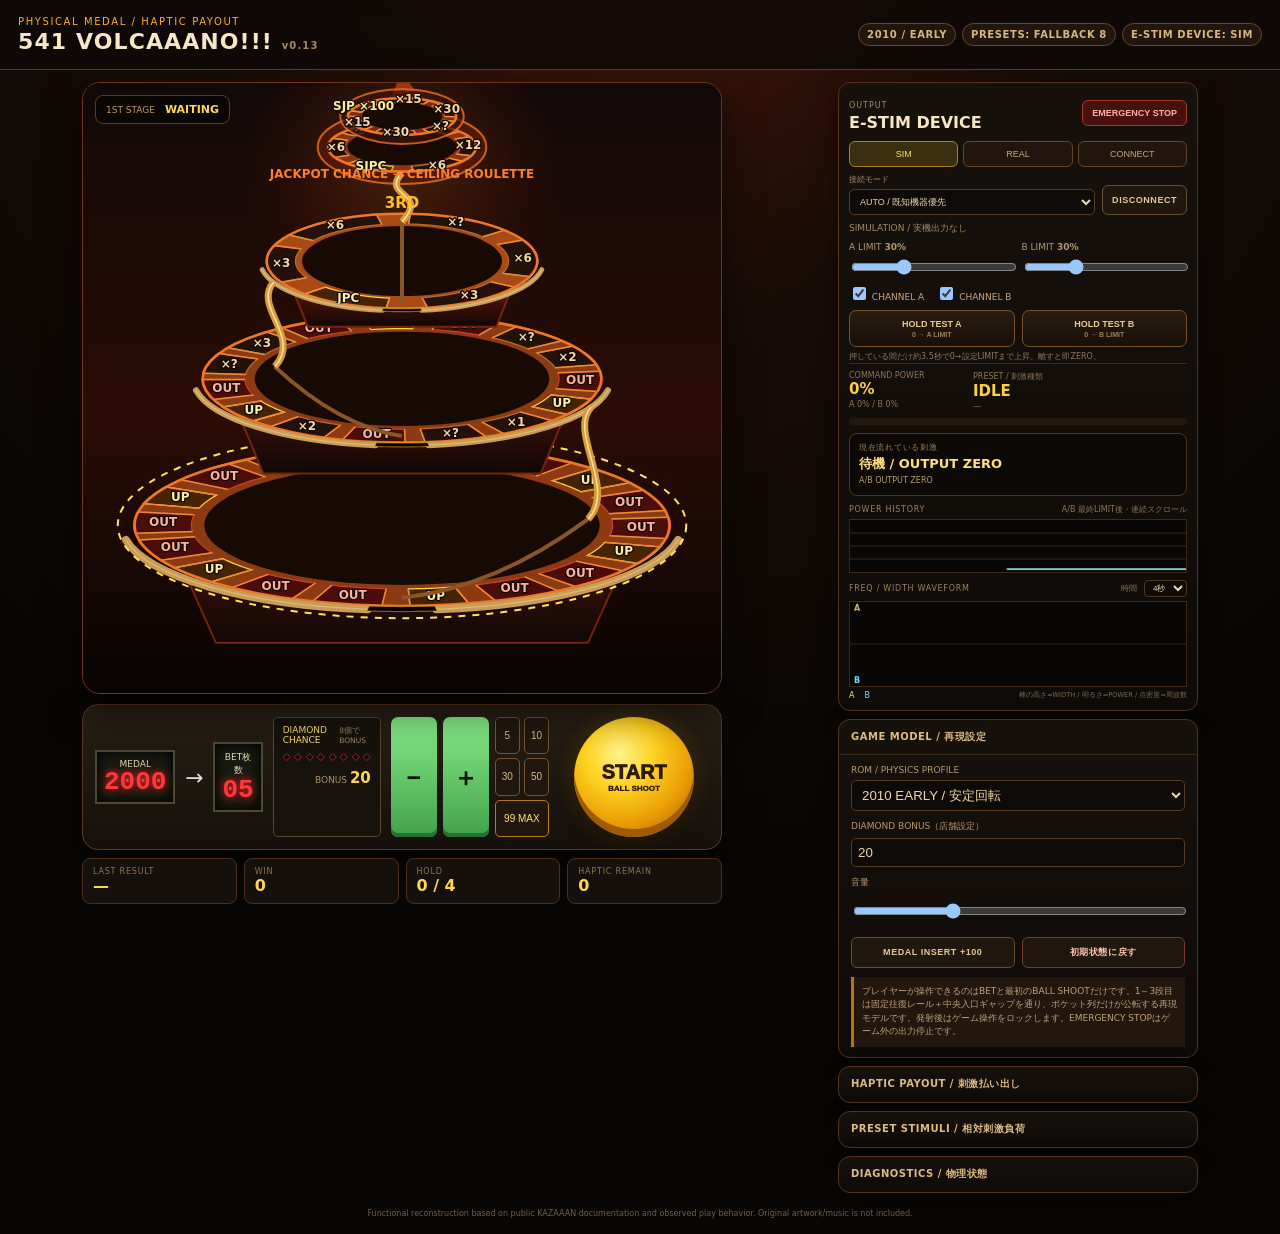
==== rearena-pocket/541VOLCAAANO/index.html @ c9b6331c "rename" ====
<!doctype html>
<html lang="ja">
<head>
  <meta charset="utf-8">
  <meta name="viewport" content="width=device-width,initial-scale=1,viewport-fit=cover">
  <title>541 VOLCAAANO!!! — v0.13</title>
  <link rel="stylesheet" href="style.css">
</head>
<body>
  <header class="topbar">
    <div>
      <div class="eyebrow">PHYSICAL MEDAL / HAPTIC PAYOUT</div>
      <h1 id="secretTitle" title="541 VOLCAAANO!!!">541 VOLCAAANO!!! <small>v0.13</small></h1>
    </div>
    <div class="topchips">
      <span id="profileChip" class="chip">2010 / EARLY</span>
      <span id="waveStatusTop" class="chip">PRESETS: FALLBACK</span>
      <span id="bleTop" class="chip">E-STIM DEVICE: SIM</span>
    </div>
  </header>

  <main class="layout">
    <section class="machine-column">
      <div class="machine-frame">
        <canvas id="machineCanvas" aria-label="541 VOLCAAANO!!! machine simulation"></canvas>
        <div id="machineMessage" class="machine-message" aria-live="polite">
          <strong id="messageTitle">READY</strong>
          <span id="messageSub">BETして黄色のSTARTを押してください</span>
        </div>
        <div class="stage-readout">
          <span id="activeStage">1ST STAGE</span>
          <strong id="stageState">WAITING</strong>
        </div>
      </div>

      <section class="control-deck" aria-label="game controls">
        <div class="led-cluster">
          <div class="led-box">
            <span>MEDAL</span>
            <strong id="creditDisplay" class="seven">2000</strong>
          </div>
          <div class="arrow-box">→</div>
          <div class="led-box">
            <span>BET枚数</span>
            <strong id="betDisplay" class="seven">5</strong>
          </div>
        </div>

        <div class="diamond-panel">
          <div class="diamond-title"><span>DIAMOND CHANCE</span><small>8個でBONUS</small></div>
          <div id="diamondRow" class="diamonds"></div>
          <div class="diamond-bonus">BONUS <strong id="diamondBonusValue">20</strong></div>
        </div>

        <div class="bet-controls">
          <button id="betMinus" class="bet-btn" type="button" aria-label="BETを減らす">−</button>
          <button id="betPlus" class="bet-btn" type="button" aria-label="BETを増やす">＋</button>
          <div class="quick-bet">
            <button data-bet="5" type="button">5</button>
            <button data-bet="10" type="button">10</button>
            <button data-bet="30" type="button">30</button>
            <button data-bet="50" type="button">50</button>
            <button data-bet="99" type="button">99 MAX</button>
          </div>
        </div>

        <button id="launchButton" class="launch-button" type="button">
          <span>START</span>
          <small>BALL SHOOT</small>
        </button>
      </section>

      <section class="result-strip">
        <div><span>LAST RESULT</span><strong id="lastResult">—</strong></div>
        <div><span>WIN</span><strong id="lastWin">0</strong></div>
        <div><span>HOLD</span><strong id="holdCount">0 / 4</strong></div>
        <div><span>HAPTIC REMAIN</span><strong id="payoutRemain">0</strong></div>
      </section>
    </section>

    <aside class="side-column">
      <section class="panel compact">
        <div class="panel-title">
          <div><span>OUTPUT</span><h2>E-STIM DEVICE</h2></div>
          <button id="panicButton" class="panic" type="button">EMERGENCY STOP</button>
        </div>
        <div class="mode-row">
          <button id="simMode" class="mode active" type="button">SIM</button>
          <button id="realMode" class="mode" type="button">REAL</button>
          <button id="connectButton" class="mode" type="button" disabled>CONNECT</button>
        </div>
        <div class="connection-row">
          <label><span>接続モード</span><select id="estimConnectMode"><option value="auto">AUTO / 既知機器優先</option><option value="manual">MANUAL / 全機器から選択</option></select></label>
          <button id="disconnectButton" class="utility-button compact-button" type="button">DISCONNECT</button>
        </div>
        <p id="bleStatus" class="status">SIMULATION / 実機出力なし</p>

        <div class="channel-grid">
          <label><span>A LIMIT <b id="limitAOut">30%</b></span><input id="limitA" type="range" min="0" max="100" value="30"></label>
          <label><span>B LIMIT <b id="limitBOut">30%</b></span><input id="limitB" type="range" min="0" max="100" value="30"></label>
        </div>
        <div class="checks">
          <label><input id="channelA" type="checkbox" checked> CHANNEL A</label>
          <label><input id="channelB" type="checkbox" checked> CHANNEL B</label>
        </div>
        <div class="test-grid">
          <button id="testA" class="hold-test" type="button">HOLD TEST A<small>0 → A LIMIT</small></button>
          <button id="testB" class="hold-test" type="button">HOLD TEST B<small>0 → B LIMIT</small></button>
        </div>
        <p class="muted test-help">押している間だけ約3.5秒で0→設定LIMITまで上昇。離すと即ZERO。</p>

        <div class="live-output live-output-v09">
          <div><span>COMMAND POWER</span><strong id="livePower">0%</strong><small id="liveAB">A 0% / B 0%</small></div>
          <div><span>PRESET / 刺激種類</span><strong id="livePreset">IDLE</strong><small id="liveMeta">—</small></div>
        </div>
        <div class="meter"><i id="powerMeter"></i></div>
        <div class="stimulus-readout" aria-live="polite">
          <span>現在流れている刺激</span>
          <strong id="stimulusNow">待機 / IDLE</strong>
          <small id="stimulusTech">A/B OUTPUT ZERO</small>
        </div>
        <div class="scope-head"><span>POWER HISTORY</span><small>A/B 最終LIMIT後・連続スクロール</small></div>
        <canvas id="powerHistoryCanvas" class="scope power-scope"></canvas>
        <div class="scope-head scope-head-wave"><span>FREQ / WIDTH WAVEFORM</span><label>時間 <select id="scopeWindow"><option value="2000">2秒</option><option value="4000" selected>4秒</option><option value="8000">8秒</option></select></label></div>
        <canvas id="waveformCanvas" class="scope waveform-scope"></canvas>
        <div class="scope-legend"><span>A</span><span>B</span><small>棒の高さ=WIDTH / 明るさ=POWER / 点密度=周波数</small></div>
      </section>

      <section id="rotatingPanel" class="panel compact rotating-panel" hidden>
        <div class="panel-title">
          <div><span>HIDDEN OUTPUT</span><h2>ROTIATING DEVICE</h2></div>
          <label class="secret-switch"><input id="rotatingEnabled" type="checkbox"> MODE ON</label>
        </div>
        <div class="connection-row rotating-connect">
          <label><span>接続モード</span><select id="rotatingConnectMode"><option value="auto">AUTO / 既知機器優先</option><option value="manual">MANUAL / 全機器から選択</option></select></label>
          <div class="rotating-connect-buttons"><button id="rotatingConnect" class="utility-button compact-button" type="button">CONNECT</button><button id="rotatingDisconnect" class="utility-button compact-button" type="button">DISCONNECT</button></div>
        </div>
        <p id="rotatingStatus" class="status">HIDDEN MODE / OFF</p>
        <div class="channel-grid">
          <label><span>MIN <b id="rotatingMinOut">8%</b></span><input id="rotatingMin" type="range" min="0" max="100" value="8"></label>
          <label><span>MAX <b id="rotatingMaxOut">100%</b></span><input id="rotatingMax" type="range" min="0" max="100" value="100"></label>
        </div>
        <div id="rotatingLive" class="rotating-live">
          <div><span>SOURCE</span><strong id="rotatingSource">0%</strong><small>POWER + 波形LEVEL</small></div>
          <div><span>TARGET</span><strong id="rotatingTarget">0%</strong><small id="rotatingDriveMode">OFF</small></div>
          <div><span>ACTUAL</span><strong id="rotatingActual">0%</strong><small>送信出力</small></div>
        </div>
        <div id="rotatingGraphWrap" hidden>
          <div class="scope-head"><span>ROTIATING OUTPUT</span><small>目標 / 実出力・25%以下は断続</small></div>
          <canvas id="rotatingCanvas" class="scope rotating-scope"></canvas>
        </div>
        <p class="muted">刺激中のみ「E-STIM COMMAND POWER + プリセット波形LEVEL」を加算して0～100%へ飽和し、MIN～MAXへマッピングします。最終TARGETが25%以下なら8Hzの断続駆動へ変換します。</p>
      </section>

      <details class="panel" open>
        <summary>GAME MODEL / 再現設定</summary>
        <div class="detail-body">
          <label class="field"><span>ROM / PHYSICS PROFILE</span>
            <select id="physicsProfile">
              <option value="early">2010 EARLY / 安定回転</option>
              <option value="countermeasure">LATE / 対策ROM相当</option>
            </select>
          </label>
          <label class="field"><span>DIAMOND BONUS（店舗設定）</span><input id="diamondBonus" type="number" min="1" max="999" value="20"></label>
          <label class="field"><span>音量</span><input id="audioVolume" type="range" min="0" max="100" value="28"></label>
          <div class="utility-row"><button id="insertMedals" class="utility-button" type="button">MEDAL INSERT +100</button><button id="factoryReset" class="utility-button reset-button" type="button">初期状態に戻す</button></div>
          <div class="notice">プレイヤーが操作できるのはBETと最初のBALL SHOOTだけです。1～3段目は固定往復レール＋中央入口ギャップを通り、ポケット列だけが公転する再現モデルです。発射後はゲーム操作をロックします。EMERGENCY STOPはゲーム外の出力停止です。</div>
        </div>
      </details>

      <details class="panel">
        <summary>HAPTIC PAYOUT / 刺激払い出し</summary>
        <div class="detail-body">
          <div class="payout-head"><span id="payoutClass" class="chip">IDLE</span><strong id="payoutChunk">+0</strong></div>
          <div class="payout-counter"><span>払い戻し</span><strong id="payoutCounter">0 / 0</strong><small id="payoutProgressText">0%</small></div>
          <div id="payoutBlockRow" class="payout-block" hidden><span>SJP BLOCK</span><strong id="payoutBlock">—</strong><small id="payoutBlockAmount">—</small></div>
          <div class="meter payout"><i id="payoutMeter"></i></div>
          <div class="payout-live">
            <span>NOW / 現在の刺激</span>
            <strong id="payoutLiveType">IDLE</strong>
            <div><b id="payoutLiveStrength">0%</b><small id="payoutLiveDetail">A 0% / B 0% · OUTPUT ZERO</small></div>
          </div>
          <p class="muted">総WIN＝刺激の総払い戻し量。1回の払い戻しCHUNKが大きいほどPowerと相対刺激負荷帯が上がります。SUPER JACKPOTは払い出し枚数をブロックに分け、各ブロック内を高密度で払い出します。後半ほどPower/HARDNESS/密度が上がり、最後のブロックはFINALEになります。追加の架空刺激は入れず、実際の払い出し枚数だけを刺激化します。</p>
        </div>
      </details>

      <details class="panel">
        <summary>PRESET STIMULI / 相対刺激負荷</summary>
        <div class="detail-body">
          <div class="toolbar"><button id="syncWaves" type="button">プリセット刺激24種を同期</button><span id="waveStatus">FALLBACK</span></div>
          <div class="rank-wrap"><table><thead><tr><th>#</th><th>PRESET</th><th>CLASS</th><th>INDEX</th></tr></thead><tbody id="rankBody"></tbody></table></div>
          <p class="muted">INDEXは同一Channel Power条件でプリセット波形を比較する相対指標です。医学的な疼痛尺度ではありません。</p>
        </div>
      </details>

      <details class="panel">
        <summary>DIAGNOSTICS / 物理状態</summary>
        <div class="detail-body diag-grid">
          <div><span>SEED</span><strong id="diagSeed">—</strong></div>
          <div><span>MOTOR</span><strong id="diagMotor">—</strong></div>
          <div><span>SWINGS</span><strong id="diagSwings">0</strong></div>
          <div><span>LAUNCH DELAY</span><strong id="diagDelay">—</strong></div>
          <div><span>ACTIVE SLOT</span><strong id="diagSlot">—</strong></div>
          <div><span>MODEL</span><strong id="diagModel">UNIFIED CONTOUR / GATE</strong></div>
          <label class="diag-toggle"><input id="debugHitbox" type="checkbox"> 輪郭/HITBOX表示</label>
        </div>
      </details>
    </aside>
  </main>

  <footer>
    Functional reconstruction based on public KAZAAAN documentation and observed play behavior. Original artwork/music is not included.
  </footer>

  <script defer src="js/kazaaan-data.js"></script>
  <script defer src="js/kazaaan-physics.js"></script>
  <script defer src="js/haptics.js"></script>
  <script defer src="js/rotating.js"></script>
  <script defer src="js/app.js"></script>
</body>
</html>
---- rearena-pocket/541VOLCAAANO/style.css ----
:root{--bg:#090705;--panel:#15100c;--panel2:#20150d;--line:#5b3418;--amber:#ffb11a;--yellow:#ffd63e;--orange:#ff6b1a;--red:#d8321d;--green:#56c86b;--text:#f7e7c7;--muted:#a98965;--cyan:#61d8e9;--shadow:0 16px 38px #0009;font-family:Inter,"Noto Sans JP",system-ui,sans-serif;color-scheme:dark}*{box-sizing:border-box}body{margin:0;background:radial-gradient(circle at 50% -10%,#4a1709 0,#170b06 30%,var(--bg) 64%);color:var(--text);min-height:100vh}.topbar{height:70px;display:flex;align-items:center;justify-content:space-between;padding:10px 18px;border-bottom:1px solid #6c341d;background:#0e0907dd;backdrop-filter:blur(10px);position:sticky;top:0;z-index:30}.eyebrow{font-size:10px;letter-spacing:.16em;color:var(--amber)}h1{font-size:22px;margin:2px 0 0;letter-spacing:.05em}h1 small{font-size:10px;color:var(--muted)}.topchips{display:flex;gap:6px;flex-wrap:wrap;justify-content:flex-end}.chip{padding:5px 8px;border:1px solid #694728;border-radius:999px;background:#21150d;color:#d8b682;font-size:10px;font-weight:800;letter-spacing:.06em}.chip.good{border-color:#2c8745;color:#8ff5a4}.chip.hot{border-color:#c44b1b;color:#ffd063;background:#43180b}.layout{display:grid;grid-template-columns:minmax(560px,1fr) 340px;gap:12px;padding:12px;max-width:1540px;margin:auto}.machine-column{min-width:0}.machine-frame{height:min(70vh,730px);min-height:540px;position:relative;border:1px solid #733619;border-radius:18px;overflow:hidden;background:linear-gradient(#0f0907,#170a05);box-shadow:var(--shadow)}#machineCanvas{display:block;width:100%;height:100%}.machine-message{position:absolute;left:50%;top:45%;transform:translate(-50%,-50%) scale(.96);min-width:240px;text-align:center;background:#080604e8;border:1px solid #8b4b22;border-radius:12px;padding:14px 20px;opacity:0;pointer-events:none;transition:.16s}.machine-message.show{opacity:1;transform:translate(-50%,-50%) scale(1)}.machine-message strong{display:block;font-size:23px;color:#ffe478;letter-spacing:.08em}.machine-message span{display:block;font-size:11px;color:#cfad80;margin-top:5px}.stage-readout{position:absolute;left:12px;top:12px;background:#070504cc;border:1px solid #63371f;border-radius:8px;padding:7px 10px;display:flex;gap:10px;align-items:center}.stage-readout span{font-size:9px;color:#c39b6c}.stage-readout strong{font-size:11px;color:#ffd65b}.control-deck{margin-top:10px;display:grid;grid-template-columns:1.1fr 1fr 1.1fr 150px;gap:10px;align-items:stretch;padding:12px;border:1px solid #5e381e;border-radius:16px;background:linear-gradient(180deg,#292015,#15100b);box-shadow:var(--shadow)}.led-cluster{display:grid;grid-template-columns:1fr 26px 1fr;gap:6px;align-items:center}.led-box{border:2px solid #4c4934;background:#181a11;padding:7px;text-align:center;box-shadow:inset 0 0 14px #000}.led-box span{display:block;color:#ded7b0;font-size:9px}.seven{font-family:"Courier New",monospace;color:#ff3939;text-shadow:0 0 8px #f22;font-size:26px;line-height:1}.arrow-box{text-align:center;color:#ddd;font-size:22px}.diamond-panel{border:1px solid #58472c;background:#17130c;padding:7px 9px;border-radius:5px}.diamond-title{display:flex;justify-content:space-between;align-items:center;font-size:9px;color:#ffde76}.diamond-title small{color:#9d8661}.diamonds{display:grid;grid-template-columns:repeat(8,1fr);gap:4px;margin:8px 0}.diamond{aspect-ratio:1;transform:rotate(45deg) scale(.72);border:1px solid #9b3131;background:#361111;box-shadow:inset 0 0 5px #000}.diamond.on{background:#ff3434;box-shadow:0 0 8px #ff2b2b}.diamond-bonus{text-align:right;font-size:9px;color:#aa936e}.diamond-bonus strong{color:#ffd457;font-size:15px}.bet-controls{display:grid;grid-template-columns:46px 46px 1fr;gap:6px}.bet-btn{font-size:25px;font-weight:900;border:none;border-radius:7px;color:#09150b;background:linear-gradient(#86ec88,#42a14b);box-shadow:inset 0 -4px 0 #277031}.quick-bet{display:grid;grid-template-columns:repeat(2,1fr);gap:4px}.quick-bet button{border:1px solid #775533;background:#21170f;color:#d9bd8f;border-radius:5px;font-size:10px}.quick-bet button:last-child{grid-column:1/3;color:#ffe268;border-color:#b8791b}.launch-button{border:none;border-radius:50%;aspect-ratio:1;align-self:center;justify-self:center;width:120px;background:radial-gradient(circle at 38% 30%,#fff38f 0,#ffd322 30%,#e99d05 63%,#8f4b00 100%);color:#2b1900;box-shadow:inset 0 -8px 0 #9e5b00,0 5px 18px #0009,0 0 20px #ffb40040;font-weight:1000}.launch-button span{font-size:20px;display:block}.launch-button small{font-size:8px;display:block}.launch-button:disabled{filter:grayscale(.8);opacity:.45}.result-strip{display:grid;grid-template-columns:repeat(4,1fr);gap:7px;margin-top:8px}.result-strip>div{background:#15100b;border:1px solid #4e2e18;padding:8px 10px;border-radius:8px}.result-strip span,.diag-grid span{display:block;font-size:8px;letter-spacing:.1em;color:#8f7455}.result-strip strong{font-size:16px;color:#ffd45c}.side-column{display:flex;flex-direction:column;gap:8px}.panel{border:1px solid #55321c;border-radius:12px;background:linear-gradient(180deg,#17110c,#0e0a07);box-shadow:0 8px 22px #0007;overflow:hidden}.panel.compact{padding:10px}.panel-title{display:flex;justify-content:space-between;align-items:center}.panel-title span{font-size:8px;color:var(--muted);letter-spacing:.12em}.panel-title h2{margin:1px 0;font-size:16px}.panic{background:#4a100d;border:1px solid #a83b2b;color:#ffb0a5;border-radius:6px;padding:7px 9px;font-size:9px;font-weight:800}.mode-row{display:grid;grid-template-columns:repeat(3,1fr);gap:5px;margin-top:8px}.mode,.toolbar button{border:1px solid #684524;background:#21150d;color:#c8a77b;border-radius:6px;padding:7px;font-size:9px}.mode.active{background:#3b2e11;color:#ffe771;border-color:#a98029}.status{font-size:9px;color:#a68a68;margin:7px 0}.channel-grid{display:grid;grid-template-columns:1fr 1fr;gap:7px}.channel-grid label,.field{display:grid;gap:5px;font-size:9px;color:#b89971}.channel-grid input{width:100%}.checks{display:flex;gap:12px;font-size:9px;color:#caa97a;margin:7px 0}.live-output{display:grid;grid-template-columns:80px 1fr;gap:6px;border-top:1px solid #3e2918;padding-top:7px}.live-output span{font-size:8px;color:#8c755a;display:block}.live-output strong{font-size:15px;color:#ffcd48;display:block}.live-output small{display:block;color:#8f7455;font-size:8px}.meter{height:7px;border-radius:999px;background:#24170d;overflow:hidden;margin-top:7px}.meter i{display:block;height:100%;width:0;background:linear-gradient(90deg,#ffbb28,#ff5f17);transition:width .08s}.scope{width:100%;height:58px;display:block;margin-top:7px;background:#090705;border:1px solid #3e2817}details summary{cursor:pointer;list-style:none;padding:10px 12px;font-size:10px;font-weight:800;color:#ddbb84;letter-spacing:.05em;border-bottom:1px solid transparent}details[open] summary{border-bottom-color:#392718}.detail-body{padding:10px 12px;display:grid;gap:9px}.field input,.field select{width:100%;background:#0d0a07;border:1px solid #583a20;color:#edd5ad;border-radius:5px;padding:6px}.notice{padding:8px;background:#23160d;border-left:3px solid #b47419;color:#bfa27b;font-size:9px;line-height:1.5}.payout-head{display:flex;align-items:center;justify-content:space-between}.payout-head strong{font-size:24px;color:#ffcc45}.muted{font-size:8px;color:#90785d;line-height:1.55;margin:0}.toolbar{display:flex;align-items:center;justify-content:space-between;gap:6px;font-size:9px}.rank-wrap{max-height:180px;overflow:auto;border:1px solid #382719}.rank-wrap table{width:100%;border-collapse:collapse;font-size:8px}.rank-wrap th,.rank-wrap td{padding:5px;border-bottom:1px solid #2d2016;text-align:left}.rank-wrap td:last-child{text-align:right;color:#ffd25c}.rank-wrap tr.active{background:#3b260f}.diag-grid{display:grid;grid-template-columns:repeat(2,1fr);gap:6px}.diag-grid>div{border:1px solid #352518;padding:6px}.diag-grid strong{font-size:10px;color:#dec59e}footer{max-width:1540px;margin:0 auto;padding:4px 14px 16px;color:#6f5c47;font-size:8px;text-align:center}button{cursor:pointer}button:disabled{cursor:not-allowed}@media(max-width:1000px){.layout{grid-template-columns:1fr}.side-column{display:grid;grid-template-columns:repeat(2,1fr)}.panel.compact{grid-column:1/3}.machine-frame{height:620px}}@media(max-width:720px){.topbar{height:auto;align-items:flex-start}.layout{padding:6px}.machine-frame{height:520px;min-height:420px}.control-deck{grid-template-columns:1fr 1fr}.launch-button{width:105px}.result-strip{grid-template-columns:repeat(2,1fr)}.side-column{display:flex}.panel.compact{grid-column:auto}.topchips{max-width:48%}.led-box strong{font-size:21px}}

.utility-button{border:1px solid #675131;background:#20170f;color:#e5c99a;border-radius:6px;padding:8px 10px;font-size:9px;font-weight:800;letter-spacing:.06em}.utility-button:hover{border-color:#9b763a;color:#ffe09b}.utility-button:disabled{opacity:.4}
.diag-toggle{grid-column:1/-1;display:flex;align-items:center;gap:7px;border:1px solid #352518;padding:7px 8px;color:#bfa27b;font-size:9px}.diag-toggle input{accent-color:#61d8e9}

/* v0.9: desktop game viewport is intentionally compact rather than stretched */
@media (min-width:1181px){
  .layout{grid-template-columns:minmax(560px,760px) 360px;max-width:1140px;justify-content:center;align-items:start}
  .machine-column{width:min(760px,50vw)}
  .machine-frame{height:clamp(560px,68vh,720px)}
  footer{max-width:1140px}
}
@media (min-width:1001px) and (max-width:1180px){
  .layout{grid-template-columns:minmax(540px,700px) 330px;max-width:1050px;justify-content:center}
  .machine-frame{height:clamp(540px,66vh,680px)}
}
.live-output-v09{grid-template-columns:118px 1fr}
.live-output-v09 small{margin-top:2px}
.stimulus-readout{margin-top:8px;padding:8px 9px;border:1px solid #52331e;border-radius:8px;background:#0b0806;display:grid;gap:2px}
.stimulus-readout>span,.scope-head>span,.payout-live>span,.payout-counter>span{font-size:8px;letter-spacing:.09em;color:#9d805e}
.stimulus-readout>strong{font-size:13px;color:#ffe07a}
.stimulus-readout>small{font-size:8px;color:#b69a72;line-height:1.4}
.scope-head{display:flex;align-items:center;justify-content:space-between;gap:8px;margin-top:8px}
.scope-head small,.scope-head label{font-size:8px;color:#8e765a}
.scope-head select{margin-left:4px;background:#0d0a07;color:#ead5b4;border:1px solid #52371f;border-radius:4px;font-size:8px;padding:2px 4px}
.scope-head-wave{margin-top:7px}
.power-scope{height:54px;margin-top:4px}
.waveform-scope{height:86px;margin-top:4px}
.scope-legend{display:flex;gap:10px;align-items:center;margin-top:4px;font-size:8px;color:#9a8062}
.scope-legend span:nth-child(1){color:#ffe178}.scope-legend span:nth-child(2){color:#7fe4ff}.scope-legend small{margin-left:auto;color:#7c6954}
.payout-counter{display:grid;grid-template-columns:auto 1fr auto;align-items:baseline;gap:7px;margin-top:7px}
.payout-counter strong{text-align:right;color:#f5d29a;font-size:11px}.payout-counter small{font-size:9px;color:#ad8b60}
.payout-live{margin-top:8px;padding:8px;border:1px solid #5a351d;border-radius:8px;background:#0b0705;display:grid;gap:3px}
.payout-live>strong{font-size:14px;color:#ffe270}.payout-live>div{display:flex;justify-content:space-between;gap:8px;align-items:baseline}.payout-live b{font-size:18px;color:#ffca48}.payout-live small{font-size:8px;color:#a58a66;text-align:right}

/* v0.10 SJP amount-block readout */
.payout-block{display:grid;grid-template-columns:auto 1fr auto;align-items:baseline;gap:7px;margin-top:5px;padding:5px 7px;border:1px solid #6d351b;border-radius:6px;background:#1b0b06}
.payout-block span{font-size:8px;letter-spacing:.09em;color:#cf8352}.payout-block strong{text-align:right;color:#ffb33d;font-size:11px}.payout-block small{font-size:8px;color:#c09168}
.payout-block.finale{border-color:#d65620;background:#361007;box-shadow:inset 0 0 14px #8f260c55}.payout-block.finale strong{color:#ffe05f}

/* v0.13 connection / test / hidden rotating device */
.connection-row{display:grid;grid-template-columns:1fr auto;gap:7px;align-items:end;margin-top:7px}.connection-row label{display:grid;gap:4px;font-size:8px;color:#a78a68}.connection-row select{width:100%;background:#0d0a07;border:1px solid #583a20;color:#edd5ad;border-radius:5px;padding:6px;font-size:9px}.compact-button{padding:7px 9px;min-height:30px}.test-grid{display:grid;grid-template-columns:1fr 1fr;gap:7px;margin-top:7px}.hold-test{border:1px solid #77522b;background:linear-gradient(#2b1c10,#180f09);color:#e8c995;border-radius:7px;padding:8px;font-size:9px;font-weight:900;touch-action:none;user-select:none}.hold-test small{display:block;font-size:7px;color:#9d7f5e;margin-top:2px}.hold-test.testing{background:linear-gradient(#77500e,#382205);border-color:#f0b936;color:#fff1a2;box-shadow:0 0 14px #f3ae2740 inset}.test-help{margin-top:4px}.utility-row{display:grid;grid-template-columns:1fr 1fr;gap:7px}.reset-button{border-color:#7b3a2c;color:#ffc1ae}.rotating-panel{border-color:#4b5d36;background:linear-gradient(180deg,#11170d,#090d07)}.secret-switch{font-size:9px;color:#c8df9a;display:flex;align-items:center;gap:6px}.secret-switch input{accent-color:#a9db58}.rotating-connect{margin-top:8px}.rotating-connect-buttons{display:flex;gap:5px}.rotating-live{display:grid;grid-template-columns:repeat(3,1fr);gap:6px;margin-top:8px}.rotating-live>div{border:1px solid #344226;background:#080d06;padding:6px;border-radius:6px}.rotating-live span{display:block;font-size:7px;color:#82936b;letter-spacing:.08em}.rotating-live strong{display:block;font-size:15px;color:#c9f18e}.rotating-live small{display:block;font-size:7px;color:#748264}.rotating-scope{height:68px;border-color:#344626;background:#050805}.rotating-panel.mode-on{box-shadow:0 0 18px #77b93a18 inset}.rotating-panel.mode-on .panel-title h2{color:#c9f18e}
@media(max-width:720px){.connection-row{grid-template-columns:1fr}.rotating-connect-buttons{display:grid;grid-template-columns:1fr 1fr}.test-grid,.utility-row{grid-template-columns:1fr}.rotating-live{grid-template-columns:1fr 1fr 1fr}}
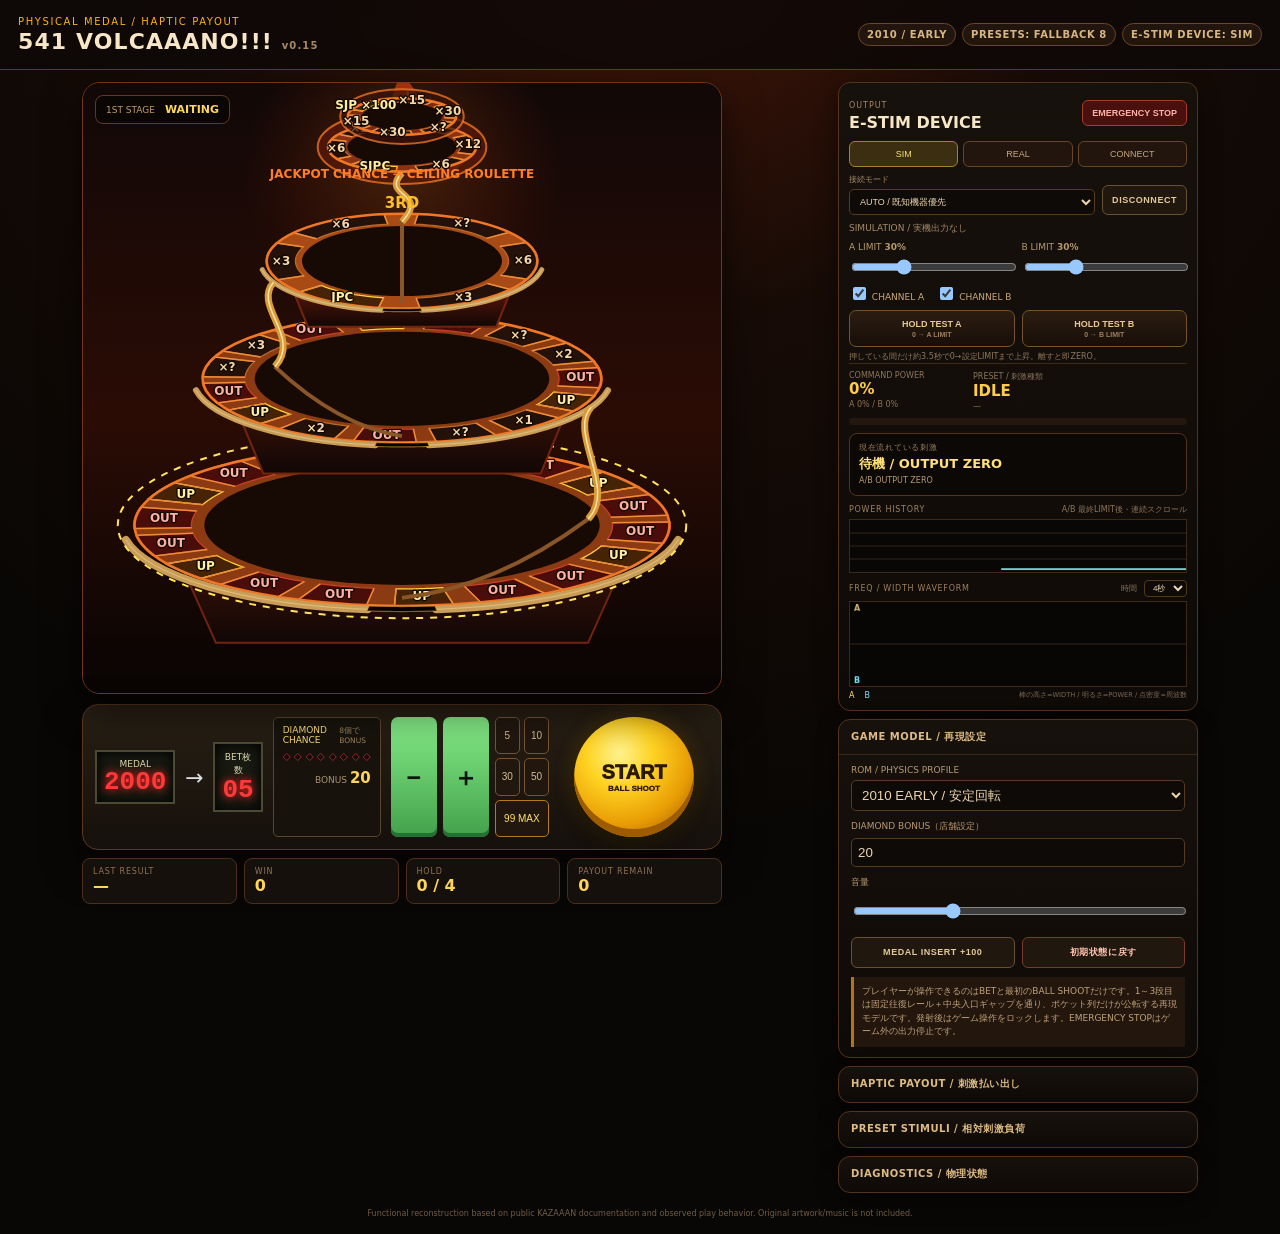
==== commit fc999455: "Add files via upload" ====
--- a/rearena-pocket/541VOLCAAANO/index.html
+++ b/rearena-pocket/541VOLCAAANO/index.html
@@ -3,14 +3,27 @@
 <head>
   <meta charset="utf-8">
   <meta name="viewport" content="width=device-width,initial-scale=1,viewport-fit=cover">
-  <title>541 VOLCAAANO!!! — v0.13</title>
+  <title>541 VOLCAAANO!!! — v0.15</title>
   <link rel="stylesheet" href="style.css">
 </head>
 <body>
   <header class="topbar">
-    <div>
+    <div id="headerTitleView" class="header-view header-title-view">
       <div class="eyebrow">PHYSICAL MEDAL / HAPTIC PAYOUT</div>
-      <h1 id="secretTitle" title="541 VOLCAAANO!!!">541 VOLCAAANO!!! <small>v0.13</small></h1>
+      <h1 id="secretTitle" title="541 VOLCAAANO!!!">541 VOLCAAANO!!! <small>v0.15</small></h1>
+    </div>
+    <div id="headerPowerView" class="header-view header-monitor-view" hidden>
+      <div class="header-monitor-label"><strong>POWER</strong><span id="mobilePowerText">A 0% / B 0%</span></div>
+      <canvas id="mobilePowerCanvas" aria-label="Mobile A/B power monitor"></canvas>
+    </div>
+    <div id="headerStimView" class="header-view header-monitor-view" hidden>
+      <div class="header-monitor-label"><strong>STIM</strong><span id="mobileStimText">IDLE</span></div>
+      <canvas id="mobileStimCanvas" aria-label="Mobile live stimulus waveform"></canvas>
+    </div>
+    <div class="mobile-header-tabs" aria-label="スマホヘッダー表示切替">
+      <button type="button" data-header-mode="title">TITLE</button>
+      <button type="button" data-header-mode="power">PWR</button>
+      <button type="button" data-header-mode="stim">STIM</button>
     </div>
     <div class="topchips">
       <span id="profileChip" class="chip">2010 / EARLY</span>
@@ -30,6 +43,11 @@
         <div class="stage-readout">
           <span id="activeStage">1ST STAGE</span>
           <strong id="stageState">WAITING</strong>
+        </div>
+        <div id="payoutHud" class="payout-hud" hidden>
+          <span id="payoutHudLabel">PAYOUT REMAIN</span>
+          <strong><b id="payoutHudRemain">0</b><small> / <span id="payoutHudTotal">0</span> 枚</small></strong>
+          <em id="payoutHudPhase">READY</em>
         </div>
       </div>
 
@@ -74,7 +92,7 @@
         <div><span>LAST RESULT</span><strong id="lastResult">—</strong></div>
         <div><span>WIN</span><strong id="lastWin">0</strong></div>
         <div><span>HOLD</span><strong id="holdCount">0 / 4</strong></div>
-        <div><span>HAPTIC REMAIN</span><strong id="payoutRemain">0</strong></div>
+        <div><span>PAYOUT REMAIN</span><strong id="payoutRemain">0</strong></div>
       </section>
     </section>
 
@@ -141,7 +159,7 @@
           <label><span>MAX <b id="rotatingMaxOut">100%</b></span><input id="rotatingMax" type="range" min="0" max="100" value="100"></label>
         </div>
         <div id="rotatingLive" class="rotating-live">
-          <div><span>SOURCE</span><strong id="rotatingSource">0%</strong><small>POWER + 波形LEVEL</small></div>
+          <div><span>SOURCE</span><strong id="rotatingSource">0%</strong><small>POWER + 波形LEVEL / SOFT CURVE</small></div>
           <div><span>TARGET</span><strong id="rotatingTarget">0%</strong><small id="rotatingDriveMode">OFF</small></div>
           <div><span>ACTUAL</span><strong id="rotatingActual">0%</strong><small>送信出力</small></div>
         </div>
@@ -172,7 +190,7 @@
         <summary>HAPTIC PAYOUT / 刺激払い出し</summary>
         <div class="detail-body">
           <div class="payout-head"><span id="payoutClass" class="chip">IDLE</span><strong id="payoutChunk">+0</strong></div>
-          <div class="payout-counter"><span>払い戻し</span><strong id="payoutCounter">0 / 0</strong><small id="payoutProgressText">0%</small></div>
+          <div class="payout-counter"><span>払い戻し残り</span><strong id="payoutCounter">0 / 0</strong><small id="payoutProgressText">DELIVERED 0</small></div>
           <div id="payoutBlockRow" class="payout-block" hidden><span>SJP BLOCK</span><strong id="payoutBlock">—</strong><small id="payoutBlockAmount">—</small></div>
           <div class="meter payout"><i id="payoutMeter"></i></div>
           <div class="payout-live">
--- a/rearena-pocket/541VOLCAAANO/style.css
+++ b/rearena-pocket/541VOLCAAANO/style.css
@@ -41,3 +41,24 @@
 /* v0.13 connection / test / hidden rotating device */
 .connection-row{display:grid;grid-template-columns:1fr auto;gap:7px;align-items:end;margin-top:7px}.connection-row label{display:grid;gap:4px;font-size:8px;color:#a78a68}.connection-row select{width:100%;background:#0d0a07;border:1px solid #583a20;color:#edd5ad;border-radius:5px;padding:6px;font-size:9px}.compact-button{padding:7px 9px;min-height:30px}.test-grid{display:grid;grid-template-columns:1fr 1fr;gap:7px;margin-top:7px}.hold-test{border:1px solid #77522b;background:linear-gradient(#2b1c10,#180f09);color:#e8c995;border-radius:7px;padding:8px;font-size:9px;font-weight:900;touch-action:none;user-select:none}.hold-test small{display:block;font-size:7px;color:#9d7f5e;margin-top:2px}.hold-test.testing{background:linear-gradient(#77500e,#382205);border-color:#f0b936;color:#fff1a2;box-shadow:0 0 14px #f3ae2740 inset}.test-help{margin-top:4px}.utility-row{display:grid;grid-template-columns:1fr 1fr;gap:7px}.reset-button{border-color:#7b3a2c;color:#ffc1ae}.rotating-panel{border-color:#4b5d36;background:linear-gradient(180deg,#11170d,#090d07)}.secret-switch{font-size:9px;color:#c8df9a;display:flex;align-items:center;gap:6px}.secret-switch input{accent-color:#a9db58}.rotating-connect{margin-top:8px}.rotating-connect-buttons{display:flex;gap:5px}.rotating-live{display:grid;grid-template-columns:repeat(3,1fr);gap:6px;margin-top:8px}.rotating-live>div{border:1px solid #344226;background:#080d06;padding:6px;border-radius:6px}.rotating-live span{display:block;font-size:7px;color:#82936b;letter-spacing:.08em}.rotating-live strong{display:block;font-size:15px;color:#c9f18e}.rotating-live small{display:block;font-size:7px;color:#748264}.rotating-scope{height:68px;border-color:#344626;background:#050805}.rotating-panel.mode-on{box-shadow:0 0 18px #77b93a18 inset}.rotating-panel.mode-on .panel-title h2{color:#c9f18e}
 @media(max-width:720px){.connection-row{grid-template-columns:1fr}.rotating-connect-buttons{display:grid;grid-template-columns:1fr 1fr}.test-grid,.utility-row{grid-template-columns:1fr}.rotating-live{grid-template-columns:1fr 1fr 1fr}}
+
+/* v0.14 mobile HAPTICS PARTY-style header monitor + payout HUD */
+.header-view{min-width:0}.header-monitor-view{display:none;min-width:0;align-self:stretch}.header-monitor-view[hidden]{display:none!important}.header-monitor-label{display:flex;justify-content:space-between;align-items:center;gap:8px;height:17px;font-size:8px;letter-spacing:.08em;color:#9d805e}.header-monitor-label strong{color:#ffe06e;font-size:9px}.header-monitor-label span{min-width:0;white-space:nowrap;overflow:hidden;text-overflow:ellipsis}.header-monitor-view canvas{display:block;width:100%;height:38px;background:#090705;border:1px solid #3e2817;border-radius:4px}.mobile-header-tabs{display:none;gap:3px;align-self:center}.mobile-header-tabs button{min-width:38px;height:28px;padding:0 5px;border:1px solid #59391f;border-radius:5px;background:#1c120c;color:#977c5d;font-size:7px;font-weight:900}.mobile-header-tabs button.active{border-color:#c18a28;color:#ffe16d;background:#38230d}
+.payout-hud{position:absolute;right:12px;top:12px;z-index:5;min-width:172px;padding:7px 9px;border:1px solid #8f531e;border-radius:8px;background:#080504e8;box-shadow:0 5px 16px #0008;pointer-events:none;text-align:right}.payout-hud[hidden]{display:none}.payout-hud>span{display:block;font-size:7px;letter-spacing:.12em;color:#b99971}.payout-hud>strong{display:block;color:#ffe069;font-size:25px;line-height:1.04;font-family:"Courier New",monospace}.payout-hud>strong b{font:inherit}.payout-hud>strong small{font-size:9px;color:#c09e73}.payout-hud>em{display:block;margin-top:3px;font-style:normal;font-size:8px;color:#ffad43;letter-spacing:.05em}.payout-hud.countdown{border-color:#e0a12c;background:#251507ee}.payout-hud.countdown>em{font-size:13px;color:#fff087;font-weight:900}.payout-hud.finale{border-color:#e04b1f;background:#311006ee;box-shadow:0 0 18px #e34a1f55 inset,0 5px 16px #0008}.payout-hud.finale>span,.payout-hud.finale>em{color:#ffb147}
+@media(max-width:720px){
+  .topbar{height:60px;min-height:60px;padding:5px 6px;display:grid;grid-template-columns:minmax(0,1fr) auto;gap:5px;align-items:stretch}
+  .topbar .topchips{display:none}
+  .header-title-view{display:flex;flex-direction:column;justify-content:center;min-width:0;overflow:hidden}
+  .header-title-view .eyebrow{display:none}
+  .header-title-view h1{margin:0;font-size:14px;white-space:nowrap;overflow:hidden;text-overflow:ellipsis}
+  .header-title-view h1 small{font-size:8px}
+  .header-monitor-view{display:grid;grid-template-rows:17px 1fr}
+  .mobile-header-tabs{display:grid;grid-template-columns:repeat(3,38px);align-content:center}
+  .payout-hud{right:7px;top:7px;min-width:146px;padding:6px 7px}
+  .payout-hud>strong{font-size:20px}
+}
+@media(max-width:420px){
+  .mobile-header-tabs{grid-template-columns:repeat(3,34px)}
+  .mobile-header-tabs button{min-width:34px;padding:0 2px;font-size:6px}
+  .topbar{grid-template-columns:minmax(0,1fr) 106px}
+}
